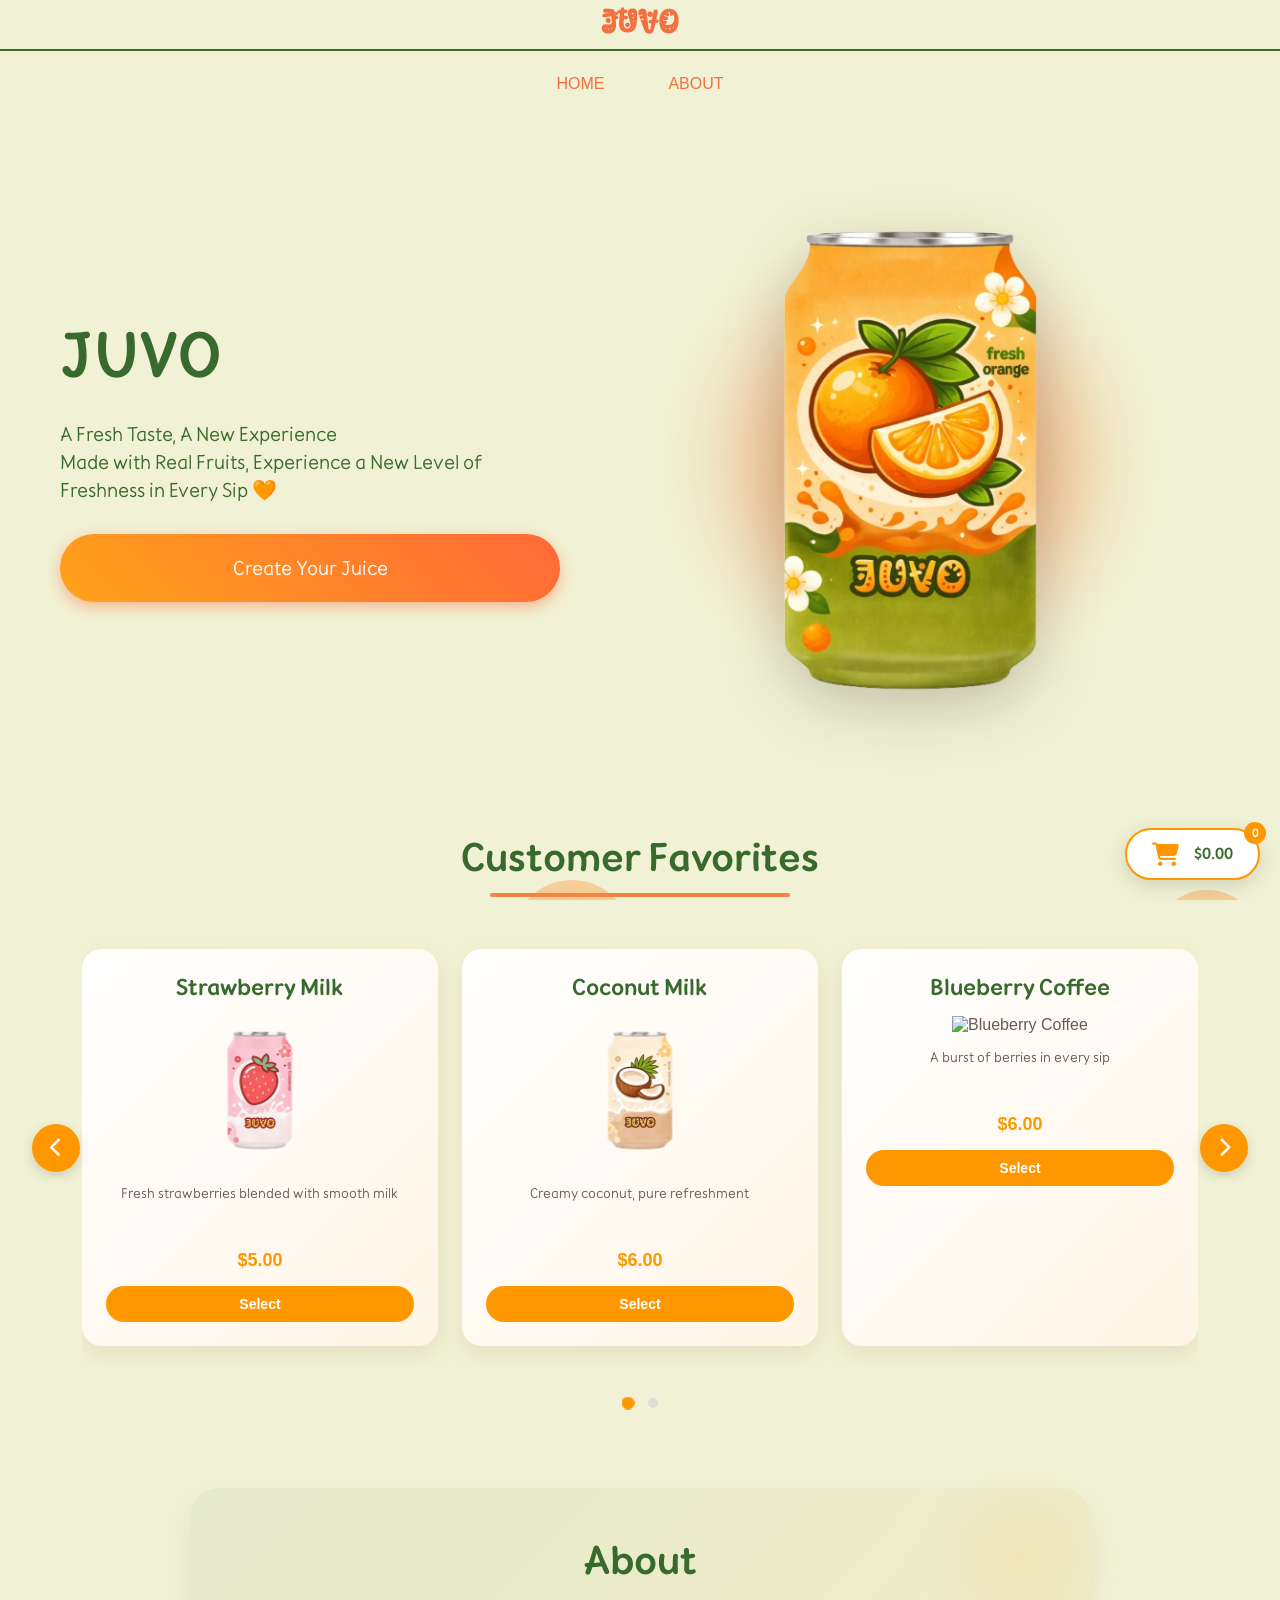
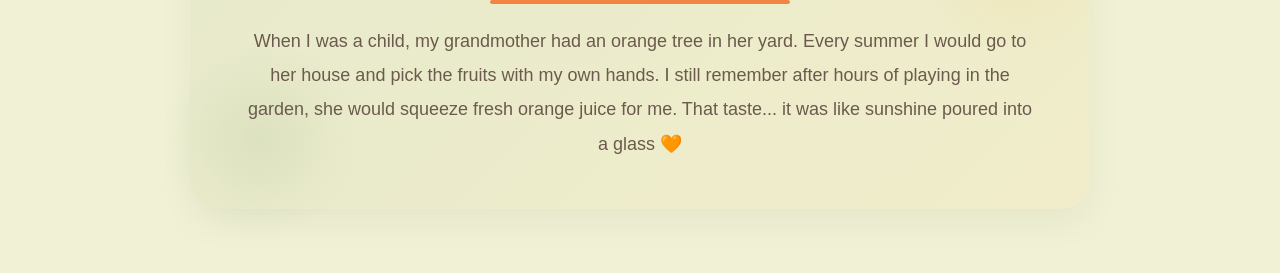
==== home/home.html @ b011ab13 "JUVO" ====
<!doctype html>
<html lang="en">
  <head>
    <meta charset="UTF-8" />
    <meta name="viewport" content="width=device-width, initial-scale=1.0" />
    <title>Home</title>
    <link rel="icon" href="../images/icon/j.png" />

    <link rel="stylesheet" href="style.css" />
    <link rel="stylesheet" href="../navbar/style.css" />
    <link
      rel="stylesheet"
      href="https://cdnjs.cloudflare.com/ajax/libs/font-awesome/6.4.0/css/all.min.css"
    />
  </head>
  <body>
    <div class="bubbles-container">
      <div class="bubble bubble-1"></div>
      <div class="bubble bubble-2"></div>
      <div class="bubble bubble-3"></div>
      <div class="bubble bubble-4"></div>
      <div class="bubble bubble-5"></div>
      <div class="bubble bubble-6"></div>
      <div class="bubble bubble-7"></div>
      <div class="bubble bubble-8"></div>
      <div class="bubble bubble-9"></div>
      <div class="bubble bubble-10"></div>
      <div class="bubble bubble-11"></div>
      <div class="bubble bubble-12"></div>
      <div class="bubble bubble-13"></div>
      <div class="bubble bubble-14"></div>
      <div class="bubble bubble-15"></div>
    </div>
    <div id="navbar"></div>

    <section class="hero">
      <div class="hero-text">
        <h1>JUVO</h1>
        <p>
          A Fresh Taste, A New Experience
          <br />
          <span class="no-break">
            Made with Real Fruits, Experience a New Level of Freshness in Every
            Sip 🧡
          </span>
        </p>
        <button
          class="juice-btn"
          onclick="location.href = '../juice-builder/juice-builder.html'"
        >
          <span class="liquid"></span>
          <span class="text">Create Your Juice</span>
          <div class="bubbles">
            <span></span><span></span><span></span> <span></span><span></span
            ><span></span>
          </div>
        </button>
      </div>
      <div class="hero-image">
        <img src="../images/image-order/orange.png" alt="Juice" />
      </div>
    </section>

    <!-- Customer Favorites -->
    <section class="favorites-section">
      <h2>Customer Favorites</h2>

      <div class="slider-container">
        <button class="slider-arrow prev-arrow" id="prevBtn">
          <i class="fas fa-chevron-left"></i>
        </button>

        <div class="cards-slider-wrapper">
          <div class="cards-slider">
            <article class="card">
              <header>
                <h3>Strawberry Milk</h3>
              </header>
              <img
                class="card-image"
                src="../images/image-order/strawberry-milk.png"
                alt="Strawberry Milk"
              />
              <div class="content">
                <p>Fresh strawberries blended with smooth milk</p>
              </div>
              <div class="price">$5.00</div>
              <button class="select-favorite-btn">Select</button>
            </article>

            <article class="card">
              <header>
                <h3>Coconut Milk</h3>
              </header>
              <img
                class="card-image"
                src="../images/image-order/coconut-milk.png"
                alt="Coconut Milk"
              />
              <div class="content">
                <p>Creamy coconut, pure refreshment</p>
              </div>
              <div class="price">$6.00</div>
              <button class="select-favorite-btn">Select</button>
            </article>

            <article class="card">
              <header>
                <h3>Blueberry Coffee</h3>
              </header>
              <img
                class="card-image"
                src="../images/image-order/Blueberry-coffee.png"
                alt="Blueberry Coffee"
              />
              <div class="content">
                <p>A burst of berries in every sip</p>
              </div>
              <div class="price">$6.00</div>
              <button class="select-favorite-btn">Select</button>
            </article>

            <article class="card">
              <header>
                <h3>Banana Coffee</h3>
              </header>
              <img
                class="card-image"
                src="../images/image-order/banana-coffee.png"
                alt="Banana Coffee"
              />
              <div class="content">
                <p>Energize your day with banana coffee</p>
              </div>
              <div class="price">$4.50</div>
              <button class="select-favorite-btn">Select</button>
            </article>
          </div>
        </div>

        <button class="slider-arrow next-arrow" id="nextBtn">
          <i class="fas fa-chevron-right"></i>
        </button>
      </div>

      <div class="slider-dots">
        <span class="dot active" data-index="0"></span>
        <span class="dot" data-index="1"></span>
      </div>
    </section>

    <section id="about" class="about-section">
      <header>
        <h2>About</h2>
      </header>

      <div class="about-content">
        <p>
          When I was a child, my grandmother had an orange tree in her yard.
          Every summer I would go to her house and pick the fruits with my own
          hands. I still remember after hours of playing in the garden, she
          would squeeze fresh orange juice for me. That taste... it was like
          sunshine poured into a glass 🧡
        </p>
      </div>
    </section>

    <div id="aboutModal" class="modal" style="display: none">
      <div class="modal-content">
        <span class="close-btn" id="closeModalBtn">&times;</span>
        <h2>My Story</h2>
        <div class="about-content">
          <p>
            When I was a child, my grandmother had an orange tree in her yard.
            Every summer I would go to her house and pick the fruits with my own
            hands. I still remember after hours of playing in the garden, she
            would squeeze fresh orange juice for me. That taste... it was like
            sunshine poured into a glass 🧡
          </p>
        </div>
      </div>
    </div>

    <div class="floating-cart" onclick="location.href = 'order/order.html'">
      <i class="fas fa-shopping-cart cart-icon"></i>
      <span class="cart-count">0</span>
      <div class="cart-info">
        <span class="cart-total">$0.00</span>
      </div>
    </div>

    <script src="../navbar/script.js"></script>
    <script src="script.js"></script>
  </body>
</html>
---- home/style.css ----
/* ================== BASE STYLES ================== */
* {
  margin: 0;
  padding: 0;
  box-sizing: border-box;
}

@font-face {
  font-family: "Cause";
  src: url("../font/Cause/Cause-VariableFont_wght.ttf");
}

body {
  font-family: "Cause", sans-serif !important;
  color: #6b5a4d;
}

/* ================== HERO ================== */
.hero {
  min-height: 80vh;
  display: flex;
  justify-content: space-between;
  align-items: center;
  padding: 60px;
  background: #f1f2d5;
  flex-wrap: wrap;
  gap: 40px;
}

.hero-text {
  color: #396a2d;
  max-width: 500px;
  flex: 1;
  min-width: 280px;
  display: flex;
  flex-direction: column;
  gap: 30px;
  transform: translateY(0);
}

.hero-text h1 {
  font-size: clamp(40px, 8vw, 64px);
  font-family: "Cause";
  line-height: 1.1;
  font-weight: bold;
}

.hero-text p,
span {
  font-size: clamp(16px, 4vw, 20px);
  font-family: "Cause";
  line-height: 1.4;
}

.no-break {
  white-space: normal;
  display: inline-block;
}

.hero-image {
  position: relative;
  display: flex;
  justify-content: center;
  align-items: center;
  flex: 1;
  min-width: 280px;
}

.hero-image::before {
  content: "";
  position: absolute;
  width: 460px;
  height: 460px;
  filter: blur(25px);
  background: radial-gradient(circle, #f28541, transparent 70%);
  top: 50%;
  left: 50%;
  transform: translate(-50%, -50%);
  z-index: 0;
}

.hero-image img {
  position: relative;
  width: 390px;
  filter: drop-shadow(0 20px 30px rgba(0, 0, 0, 0.18));
  z-index: 1;
  transform: translate(0, 0);
  object-fit: contain;
}

/* ================== JUICE BUTTON ================== */
.juice-btn {
  position: relative;
  padding: 20px 40px;
  background: linear-gradient(45deg, #ff9800, #ff5722);
  border: none;
  border-radius: 50px;
  color: white;
  font-size: 18px;
  cursor: pointer;
  overflow: hidden;
  transition: all 0.3s ease;
  box-shadow: 0 5px 15px rgba(255, 87, 34, 0.4);
}

.juice-btn:hover {
  transform: translateY(-3px);
  box-shadow: 0 8px 20px rgba(255, 87, 34, 0.6);
}

.liquid {
  position: absolute;
  top: -60px;
  left: 0;
  width: 100%;
  height: 200px;
  background: rgba(255, 255, 255, 0.1);
  border-radius: 45%;
  animation: wave 3s linear infinite;
}

.bubbles span {
  position: absolute;
  background: rgba(255, 255, 255, 0.3);
  border-radius: 50%;
  animation: bubble 2s linear infinite;
}

@keyframes wave {
  0% {
    transform: rotate(0deg);
  }
  100% {
    transform: rotate(360deg);
  }
}

@keyframes bubble {
  0% {
    bottom: -20px;
    opacity: 0;
  }
  50% {
    opacity: 1;
  }
  100% {
    bottom: 100%;
    opacity: 0;
  }
}

/* ================== FAVORITES ================== */
.favorites-section {
  padding: 1rem 2rem;
  max-width: 1400px;
  margin: 0 auto;
}

.favorites-section h2 {
  font-family: "Cause";
  font-size: 40px;
  line-height: 40px;
  font-weight: 700;
  text-align: center;
  color: #396a2d;
  margin-bottom: 20px;
  position: relative;
}

h2::after {
  content: "";
  display: block;
  width: 300px;
  height: 4px;
  background: #f28541;
  margin: 1rem auto;
  border-radius: 2px;
}

/* ================== SLIDER ================== */
.slider-container {
  position: relative;
  display: flex;
  align-items: center;
  margin: 2rem 0;
  padding: 0 50px;
}

.cards-slider-wrapper {
  overflow-x: auto;
  overflow-y: hidden;
  width: 100%;
  padding-top: 20px;
  padding-bottom: 20px;
  scroll-behavior: smooth;
  -webkit-overflow-scrolling: touch;
  scrollbar-width: none;
}

.cards-slider-wrapper::-webkit-scrollbar {
  display: none;
}

.cards-slider {
  display: flex;
  gap: 24px;
  flex-wrap: nowrap;
}

.card {
  background: linear-gradient(135deg, #fff 0%, #fff5e6 100%);
  padding: 1.5rem;
  border-radius: 20px;
  min-width: 280px;
  flex: 0 0 calc(33.333% - 16px);
  text-align: center;
  box-shadow: 0 8px 25px rgba(139, 69, 19, 0.1);
  transition: all 0.4s ease;
}

.card:hover {
  transform: translateY(-15px);
  box-shadow: 0 15px 40px rgba(107, 164, 60, 0.3);
  border-color: #396a2d;
}

.card h3 {
  font-family: "Cause";
  font-size: 23px;
  margin-bottom: 15px;
  color: #396a2d;
}

.content p {
  font-family: "Cause";
  font-size: 14px;
  color: #6b5a4d;
  margin-bottom: 15px;
  min-height: 50px;
}

.card-image {
  width: 150px;
  height: 150px;
  object-fit: contain;
  margin: 0 auto 15px;
  animation: bounce 2s ease-in-out infinite;
}

@keyframes bounce {
  0%,
  100% {
    transform: translateY(0);
  }
  50% {
    transform: translateY(-10px);
  }
}

.price {
  font-size: 18px;
  font-weight: bold;
  color: #ff9800;
  margin-bottom: 15px;
}

.select-favorite-btn {
  background: #ff9800;
  color: white;
  border: none;
  padding: 10px 20px;
  border-radius: 25px;
  font-size: 14px;
  font-weight: bold;
  cursor: pointer;
  width: 100%;
  transition: all 0.3s ease;
}

.select-favorite-btn:hover {
  background: #f57c00;
  transform: translateY(-2px);
}

.select-favorite-btn.selected {
  background: #4caf50;
}

.slider-arrow {
  position: absolute;
  top: 50%;
  transform: translateY(-50%);
  width: 48px;
  height: 48px;
  border-radius: 50%;
  background: #ff9800;
  color: white;
  border: none;
  cursor: pointer;
  z-index: 10;
  transition: all 0.3s ease;
  display: flex;
  align-items: center;
  justify-content: center;
  font-size: 20px;
  box-shadow: 0 4px 12px rgba(0, 0, 0, 0.15);
}

.prev-arrow {
  left: 0;
}

.next-arrow {
  right: 0;
}

.slider-arrow:hover {
  background: #f57c00;
  transform: translateY(-50%) scale(1.1);
}

.slider-dots {
  display: flex;
  justify-content: center;
  gap: 15px;
  margin-top: 30px;
}

.dot {
  width: 10px;
  height: 10px;
  border-radius: 50%;
  background: #ddd;
  cursor: pointer;
  transition: all 0.3s ease;
}

.dot.active {
  background: #ff9800;
  transform: scale(1.3);
}

/* ================== ABOUT ================== */
.about-section {
  max-width: 900px;
  margin: 4rem auto;
  background: linear-gradient(
    135deg,
    rgba(57, 106, 45, 0.05),
    rgba(255, 152, 0, 0.05)
  );
  padding: 3rem 3.5rem;
  border-radius: 30px;
  box-shadow: 0 15px 35px rgba(0, 0, 0, 0.05);
  position: relative;
  cursor: pointer;
}

.about-section h2 {
  font-family: "Cause";
  font-size: 40px;
  font-weight: 700;
  text-align: center;
  color: #396a2d;
  margin-bottom: 20px;
}

.about-section::before {
  content: "";
  position: absolute;
  top: -30px;
  right: -30px;
  width: 200px;
  height: 200px;
  background: radial-gradient(circle, rgba(255, 152, 0, 0.08), transparent 70%);
  border-radius: 50%;
  z-index: 0;
}

.about-section::after {
  content: "";
  position: absolute;
  bottom: -30px;
  left: -30px;
  width: 200px;
  height: 200px;
  background: radial-gradient(circle, rgba(57, 106, 45, 0.08), transparent 70%);
  border-radius: 50%;
  z-index: 0;
}

.about-content {
  position: relative;
  z-index: 1;
}

.about-content p {
  font-size: 18px;
  line-height: 1.9;
  text-align: center;
}

/* ================== MODAL ================== */
.modal {
  display: none;
  position: fixed;
  z-index: 9999;
  left: 0;
  top: 0;
  width: 100%;
  height: 100%;
  background-color: rgba(0, 0, 0, 0.5);
  backdrop-filter: blur(5px);
}

.modal-content {
  background: white;
  margin: 15% auto;
  padding: 30px;
  border-radius: 20px;
  max-width: 500px;
  position: relative;
  box-shadow: 0 5px 20px rgba(0, 0, 0, 0.2);
  animation: modalSlideIn 0.3s ease;
}

@keyframes modalSlideIn {
  from {
    opacity: 0;
    transform: translateY(-50px);
  }
  to {
    opacity: 1;
    transform: translateY(0);
  }
}

.modal-content h2 {
  font-family: "Cause";
  font-size: 32px;
  text-align: center;
  color: #396a2d;
  margin-bottom: 20px;
}

.modal-content p {
  font-family: "Cause";
  font-size: 18px;
  line-height: 1.6;
  text-align: center;
  color: #6b5a4d;
}

.close-btn {
  position: absolute;
  right: 20px;
  top: 10px;
  font-size: 30px;
  cursor: pointer;
  color: #f28541;
  transition: all 0.3s ease;
}

.close-btn:hover {
  color: #ff9800;
}

/* ================== FLOATING CART ================== */
.floating-cart {
  position: fixed;
  bottom: 20px;
  right: 20px;
  background: white;
  border-radius: 50px;
  padding: 12px 25px;
  box-shadow: 0 5px 20px rgba(0, 0, 0, 0.15);
  display: flex;
  align-items: center;
  gap: 15px;
  z-index: 9999;
  cursor: pointer;
  transition: all 0.3s ease;
  border: 2px solid #ff9800;
}

.floating-cart:hover {
  transform: scale(1.05);
}

.cart-icon {
  font-size: 24px;
  color: #ff9800;
}

.cart-count {
  background: #ff9800;
  color: white;
  border-radius: 50%;
  width: 22px;
  height: 22px;
  display: flex;
  align-items: center;
  justify-content: center;
  font-size: 12px;
  font-weight: bold;
  position: absolute;
  top: -8px;
  right: -8px;
}

.cart-total {
  font-weight: bold;
  color: #396a2d;
  font-size: 16px;
}

/* ================== NOTIFICATION ================== */
.cart-notification {
  position: fixed;
  bottom: 100px;
  right: 20px;
  background: #4caf50;
  color: white;
  padding: 10px 20px;
  border-radius: 8px;
  font-size: 14px;
  z-index: 9999;
  opacity: 0;
  transition: opacity 0.3s ease;
  pointer-events: none;
  font-family: "Cause", sans-serif;
}

.cart-notification.show {
  opacity: 1;
}

/* ================== ANIMATED BUBBLES ================== */
.bubbles-container {
  position: fixed;
  top: 0;
  left: 0;
  width: 100%;
  height: 100%;
  overflow: hidden;
  z-index: 0;
  pointer-events: none;
}

.bubble {
  position: absolute;
  bottom: -100px;
  background: radial-gradient(
    circle,
    rgba(255, 152, 0, 0.5),
    rgba(255, 87, 34, 0.2)
  );
  border-radius: 50%;
  animation: floatBubble linear infinite;
  backdrop-filter: blur(2px);
}

@keyframes floatBubble {
  0% {
    transform: translateY(0) scale(0.3);
    opacity: 0;
  }
  10% {
    opacity: 0.6;
  }
  90% {
    opacity: 0.4;
  }
  100% {
    transform: translateY(-110vh) scale(1);
    opacity: 0;
  }
}

.bubble-1 {
  width: 80px;
  height: 80px;
  left: 10%;
  animation-duration: 12s;
  animation-delay: 0s;
}
.bubble-2 {
  width: 50px;
  height: 50px;
  left: 25%;
  animation-duration: 8s;
  animation-delay: 2s;
}
.bubble-3 {
  width: 120px;
  height: 120px;
  left: 40%;
  animation-duration: 15s;
  animation-delay: 4s;
}
.bubble-4 {
  width: 35px;
  height: 35px;
  left: 55%;
  animation-duration: 6s;
  animation-delay: 1s;
}
.bubble-5 {
  width: 90px;
  height: 90px;
  left: 70%;
  animation-duration: 10s;
  animation-delay: 6s;
}
.bubble-6 {
  width: 60px;
  height: 60px;
  left: 85%;
  animation-duration: 9s;
  animation-delay: 3s;
}
.bubble-7 {
  width: 45px;
  height: 45px;
  left: 15%;
  animation-duration: 7s;
  animation-delay: 5s;
}
.bubble-8 {
  width: 100px;
  height: 100px;
  left: 65%;
  animation-duration: 14s;
  animation-delay: 7s;
}
.bubble-9 {
  width: 30px;
  height: 30px;
  left: 35%;
  animation-duration: 5s;
  animation-delay: 8s;
}
.bubble-10 {
  width: 70px;
  height: 70px;
  left: 50%;
  animation-duration: 11s;
  animation-delay: 9s;
}
.bubble-11 {
  width: 55px;
  height: 55px;
  left: 75%;
  animation-duration: 8.5s;
  animation-delay: 2.5s;
}
.bubble-12 {
  width: 40px;
  height: 40px;
  left: 8%;
  animation-duration: 6.5s;
  animation-delay: 10s;
}
.bubble-13 {
  width: 110px;
  height: 110px;
  left: 90%;
  animation-duration: 13s;
  animation-delay: 1.5s;
}
.bubble-14 {
  width: 25px;
  height: 25px;
  left: 45%;
  animation-duration: 4.5s;
  animation-delay: 11s;
}
.bubble-15 {
  width: 85px;
  height: 85px;
  left: 20%;
  animation-duration: 9.5s;
  animation-delay: 12s;
}
.bubble-16 {
  width: 65px;
  height: 65px;
  left: 5%;
  animation-duration: 11.5s;
  animation-delay: 13s;
}
.bubble-17 {
  width: 95px;
  height: 95px;
  left: 60%;
  animation-duration: 10.5s;
  animation-delay: 14s;
}
.bubble-18 {
  width: 38px;
  height: 38px;
  left: 80%;
  animation-duration: 7.5s;
  animation-delay: 15s;
}
.bubble-19 {
  width: 75px;
  height: 75px;
  left: 30%;
  animation-duration: 9s;
  animation-delay: 16s;
}
.bubble-20 {
  width: 48px;
  height: 48px;
  left: 95%;
  animation-duration: 6s;
  animation-delay: 17s;
}
/* ================== RESPONSIVE ================== */

@media (min-width: 1400px) {
  .favorites-section {
    max-width: 1400px;
  }

  .card {
    flex: 0 0 calc(33.333% - 16px);
    min-width: 320px;
  }

  .slider-container {
    padding: 0 60px;
  }

  .prev-arrow {
    left: -10px;
  }

  .next-arrow {
    right: -10px;
  }
}

@media (min-width: 1200px) and (max-width: 1399px) {
  .card {
    flex: 0 0 calc(33.333% - 16px);
    min-width: 280px;
  }

  .slider-container {
    padding: 0 50px;
  }
}

@media (min-width: 992px) and (max-width: 1199px) {
  .hero {
    flex-direction: row;
    text-align: left;
  }

  .hero-text {
    align-items: flex-start;
  }

  .card {
    flex: 0 0 calc(50% - 12px);
    min-width: 260px;
  }

  .slider-container {
    padding: 0 45px;
  }
}

@media (max-width: 992px) {
  .hero {
    flex-direction: column;
    text-align: center;
    padding: 40px 20px;
    gap: 30px;
    justify-content: center;
    min-height: auto;
  }

  .hero-text {
    transform: translateY(0);
    max-width: 100%;
    gap: 20px;
    align-items: center;
  }

  .hero-image {
    margin: 10px;
  }

  .hero-text h1 {
    font-size: 48px;
  }

  .hero-text p {
    font-size: 18px;
    line-height: 1.4;
  }

  .hero-image img {
    width: 260px;
  }

  .hero-image::before {
    width: 300px;
    height: 300px;
  }

  .card {
    flex: 0 0 48%;
    min-width: 240px;
  }

  .card-image {
    width: 140px;
    height: 140px;
  }

  .slider-arrow {
    width: 40px;
    height: 40px;
    font-size: 16px;
  }

  .prev-arrow {
    left: -5px;
  }

  .next-arrow {
    right: -5px;
  }

  h2 {
    font-size: 36px;
  }

  h2::after {
    width: 200px;
  }
}

@media (max-width: 768px) {
  .hero-text h1 {
    font-size: 40px;
  }

  .hero-image {
    margin-top: 30px;
  }

  .hero-image img {
    width: 220px;
    margin-top: 0;
  }

  .hero-image::before {
    width: 250px;
    height: 250px;
    margin-top: 0;
  }

  .slider-container {
    padding: 0 35px;
  }

  .card {
    flex: 0 0 70%;
    min-width: 240px;
    margin: 0 auto;
  }

  .card-image {
    width: 130px;
    height: 130px;
  }

  .card h3 {
    font-size: 20px;
  }

  .content p {
    font-size: 13px;
    min-height: 40px;
  }

  .slider-arrow {
    width: 35px;
    height: 35px;
    font-size: 14px;
  }

  .prev-arrow {
    left: 0;
  }

  .next-arrow {
    right: 0;
  }

  h2 {
    font-size: 32px;
  }

  h2::after {
    width: 150px;
  }

  .about-section {
    padding: 2rem 1.5rem;
    margin: 2rem 1rem;
  }

  .about-section h2 {
    font-size: 32px;
  }

  .about-content p {
    font-size: 16px;
    line-height: 1.7;
  }
}

@media (max-width: 576px) {
  .hero {
    padding: 30px 15px;
  }

  .hero-text h1 {
    font-size: 32px;
  }

  .hero-text p {
    font-size: 15px;
  }

  .hero-image img {
    width: 180px;
  }

  .hero-image::before {
    width: 200px;
    height: 200px;
  }

  .juice-btn {
    padding: 12px 25px;
    font-size: 14px;
  }

  .slider-container {
    padding: 0 30px;
  }

  .card {
    flex: 0 0 85%;
    min-width: 220px;
    padding: 1rem;
  }

  .card-image {
    width: 100px;
    height: 100px;
  }

  .card h3 {
    font-size: 18px;
  }

  .content p {
    font-size: 12px;
    min-height: 35px;
  }

  .price {
    font-size: 15px;
  }

  .select-favorite-btn {
    padding: 8px 15px;
    font-size: 12px;
  }

  .slider-arrow {
    width: 32px;
    height: 32px;
    font-size: 12px;
  }

  h2 {
    font-size: 28px;
  }

  h2::after {
    width: 120px;
    height: 3px;
  }

  .about-section {
    padding: 1.5rem 1rem;
    margin: 1.5rem;
  }

  .about-section h2 {
    font-size: 28px;
  }

  .about-content p {
    font-size: 15px;
    line-height: 1.6;
  }

  .floating-cart {
    padding: 8px 18px;
    bottom: 15px;
    right: 15px;
  }

  .cart-icon {
    font-size: 18px;
  }

  .cart-total {
    font-size: 12px;
  }

  .cart-notification {
    bottom: 80px;
    right: 15px;
    left: 15px;
    text-align: center;
  }
}

@media (max-width: 400px) {
  .hero-text h1 {
    font-size: 28px;
  }

  .hero-image img {
    width: 150px;
  }

  .hero-image::before {
    width: 170px;
    height: 170px;
  }

  .slider-container {
    padding: 0 25px;
  }

  .card {
    flex: 0 0 95%;
    min-width: 200px;
  }

  .card-image {
    width: 80px;
    height: 80px;
  }

  .card h3 {
    font-size: 16px;
  }

  .content p {
    font-size: 11px;
    min-height: 30px;
  }

  .price {
    font-size: 14px;
  }

  .slider-arrow {
    width: 28px;
    height: 28px;
    font-size: 10px;
  }

  .dot {
    width: 8px;
    height: 8px;
  }

  .about-section {
    padding: 1rem;
  }

  .about-content p {
    font-size: 13px;
    line-height: 1.5;
  }
}

@media (max-width: 360px) {
  .hero-text h1 {
    font-size: 26px;
  }

  .hero-text p {
    font-size: 13px;
    line-height: 1.3;
  }

  .hero-image img {
    width: 130px;
  }

  .hero-image::before {
    width: 150px;
    height: 150px;
  }

  .card-image {
    width: 70px;
    height: 70px;
  }

  .content p {
    font-size: 10px;
    min-height: 28px;
  }

  .about-content p {
    font-size: 12px;
    line-height: 1.4;
  }
}
---- navbar/style.css ----
* {
  margin: 0;
  padding: 0;
  box-sizing: border-box;
  font-family: sans-serif;
}

@font-face {
  font-family: "Kablammo";
  src: url("../font/Kablammo/Kablammo-Regular-VariableFont_MORF.ttf");
}

body {
  direction: ltr;
  background-color: #f1f2d5;
}

.header-container {
  position: relative;
}

/* Logo Styles */
.logo {
  text-align: center;
  margin-bottom: 0.5rem;
}

.logo h1 {
  font-size: 2rem;
  font-family: "Kablammo", sans-serif;
  font-weight: bold;
  color: #f27141;
  text-align: center;
}

.logo-line {
  border: 0;
  height: 2px;
  background-color: #396a2d;
  width: 100%;
  margin: 0.5rem 0 1rem 0;
}

/* Navigation Styles */
.main-nav {
  display: flex;
  justify-content: center;
  align-items: center;
  transition: all 0.3s ease;
}

.nav-list {
  list-style: none;
  display: flex;
  justify-content: center;
  align-items: center;
  gap: 2rem;
  padding: 0;
  margin: 0;
}

.main-nav a {
  text-decoration: none;
  color: #f27141;
  font-size: 1rem;
  font-weight: 500;
  padding: 0.5rem 1rem;
  transition: all 0.3s ease;
  display: block;
  position: relative;
  transform: translateY(0);
}

.main-nav a:hover {
  color: #396a2d;
  transform: translateY(-2px);
}

.main-nav a.active {
  color: #396a2d;
  font-weight: bold;
  border-bottom: 2px solid #396a2d;
}

/* Hamburger Menu Button */
.hamburger {
  display: none;
  background: none;
  border: none;
  font-size: 1.75rem;
  color: #396a2d;
  cursor: pointer;
  padding: 0.5rem;
  position: absolute;
  top: 0.5rem;
  right: 1rem;
  z-index: 1001;
  transition: transform 0.3s ease;
}

.hamburger:hover {
  transform: scale(1.1);
}

.hamburger:focus {
  outline: 2px solid #396a2d;
  outline-offset: 2px;
  border-radius: 4px;
}

.hamburger-icon {
  display: block;
  transition: transform 0.3s ease;
}

/* ================== About ================== */
.modal {
  display: none;
  position: fixed;
  top: 0;
  left: 0;
  width: 100%;
  height: 100%;
  background-color: rgba(0, 0, 0, 0.6);
  backdrop-filter: blur(5px);
  z-index: 10000;
  justify-content: center;
  align-items: center;
}

.modal-content {
  background: white;
  border-radius: 30px;
  padding: 40px;
  max-width: 500px;
  width: 90%;
  text-align: center;
  position: relative;
  animation: modalSlideIn 0.3s ease;
  box-shadow: 0 20px 40px rgba(0, 0, 0, 0.2);
}

@keyframes modalSlideIn {
  from {
    opacity: 0;
    transform: translateY(-50px);
  }
  to {
    opacity: 1;
    transform: translateY(0);
  }
}

.modal-content h2 {
  font-family: "Kablammo", "Cause", sans-serif;
  color: #396a2d;
  font-size: 28px;
  margin-bottom: 20px;
}

.modal-content p {
  font-family: "Cause", sans-serif;
  color: #6b5a4d;
  font-size: 18px;
  line-height: 1.7;
}

.close-btn {
  position: absolute;
  top: 15px;
  right: 20px;
  font-size: 28px;
  cursor: pointer;
  color: #f27141;
  transition: all 0.3s ease;
}

.close-btn:hover {
  color: #ff9800;
  transform: scale(1.1);
}

/* Media Query */
@media screen and (max-width: 768px) {
  .hamburger {
    display: block;
  }

  .main-nav {
    top: 100%;
    left: 0;
    width: 100%;
    background-color: #f1f2d5;
    padding: 1rem;
    box-shadow: 0 4px 6px rgba(0, 0, 0, 0.1);
    z-index: 1000;
    max-height: 0;
    overflow: hidden;
    opacity: 0;
    visibility: hidden;
    transition: all 0.4s ease-in-out;
  }

  .main-nav.active {
    max-height: 500px;
    opacity: 1;
    visibility: visible;
  }

  .nav-list {
    flex-direction: column;
    gap: 1rem;
    width: 100%;
  }

  .main-nav a {
    text-align: center;
    width: 100%;
    padding: 0.75rem;
    border-radius: 8px;
  }

  .main-nav a:hover {
    background-color: rgba(57, 106, 45, 0.1);
  }

  .main-nav a.active {
    border-bottom: none;
    background-color: #396a2d;
    color: #f1f2d5;
    border-radius: 8px;
  }

  .hamburger.active .hamburger-icon {
    transform: rotate(90deg);
  }
}
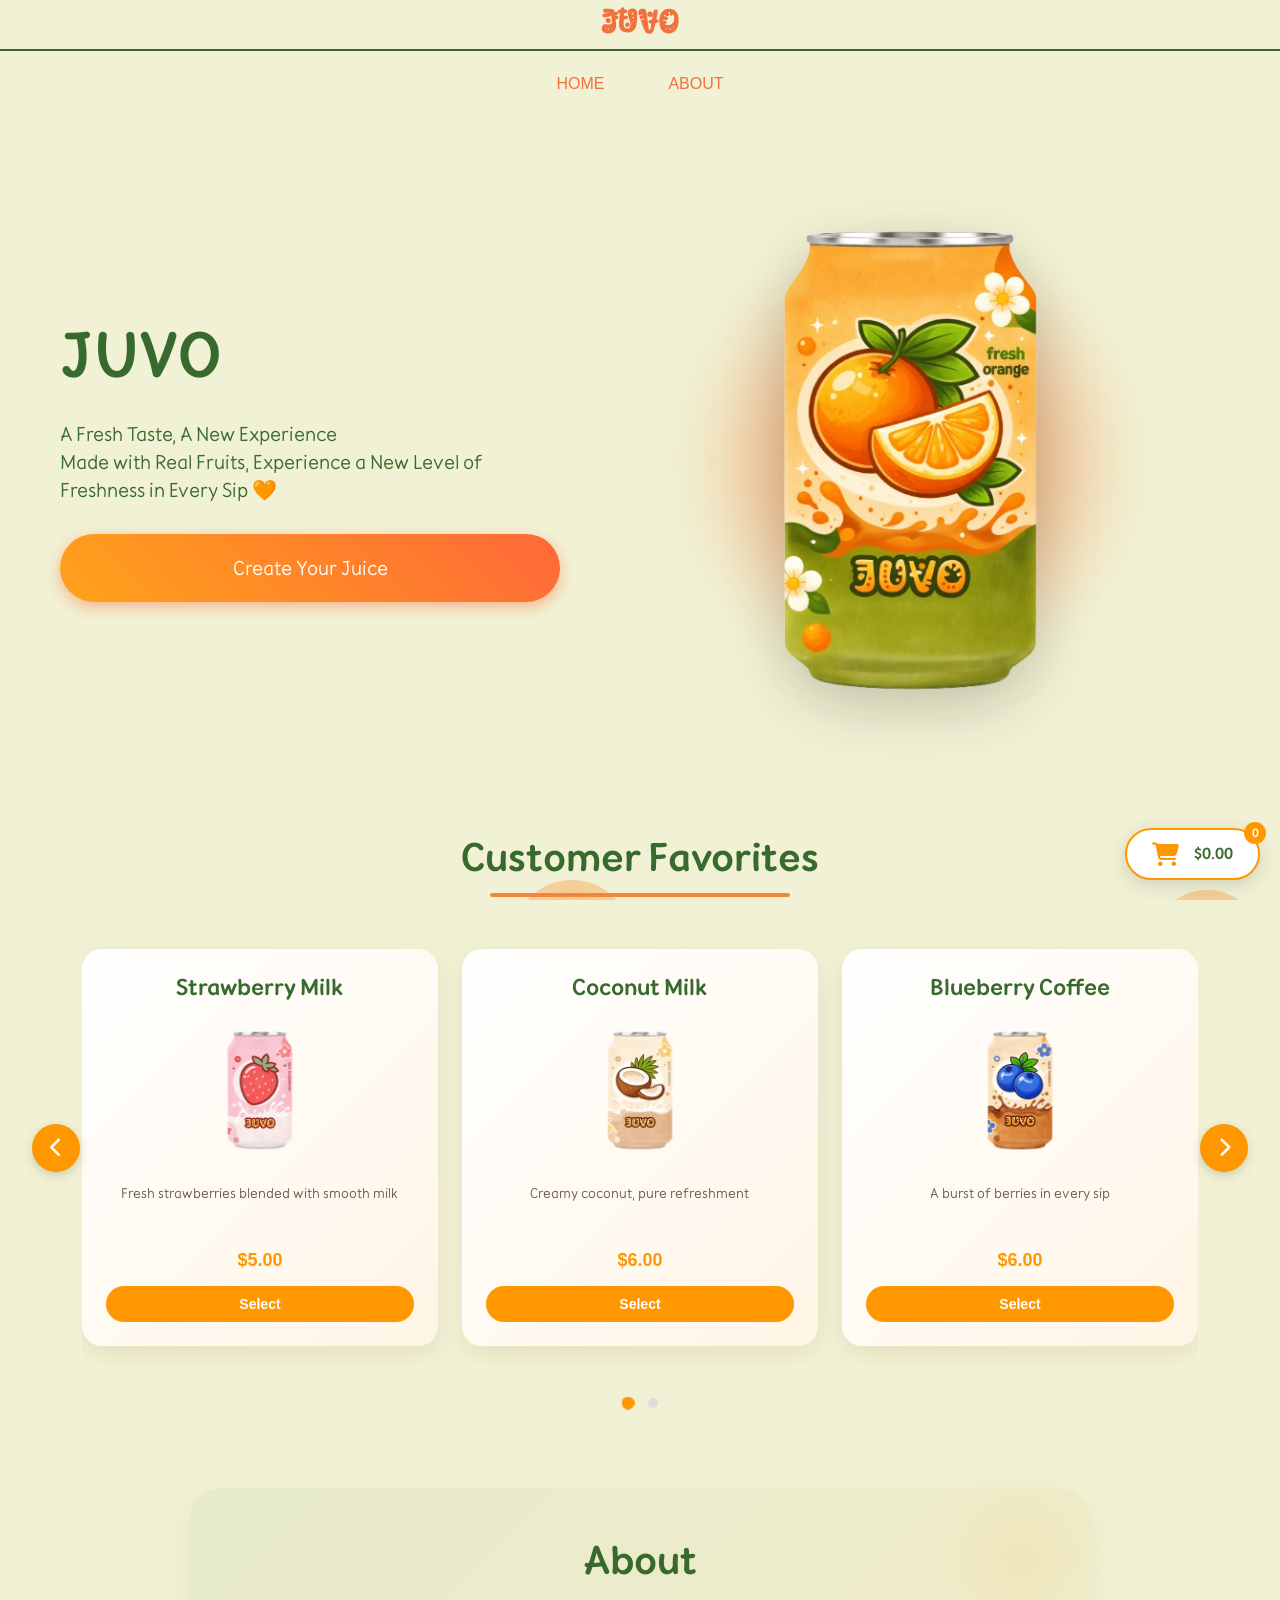
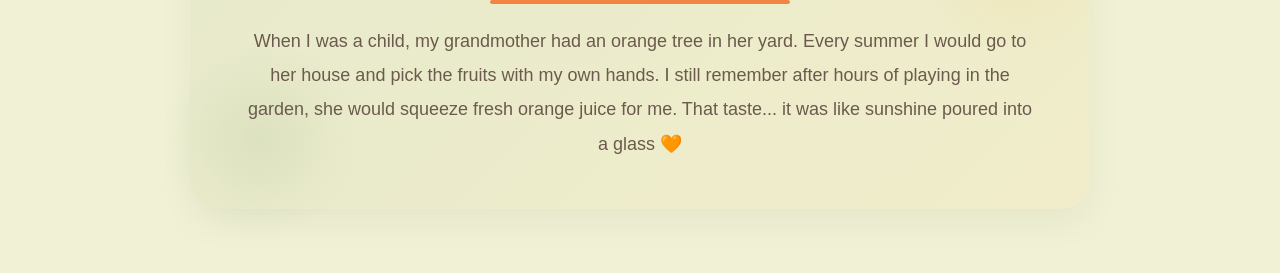
==== commit f74b53af: "Fix navigation after login" ====
--- a/home/home.html
+++ b/home/home.html
@@ -110,7 +110,7 @@
               </header>
               <img
                 class="card-image"
-                src="../images/image-order/Blueberry-coffee.png"
+                src="../images/image-order/blueberry-coffee.png"
                 alt="Blueberry Coffee"
               />
               <div class="content">
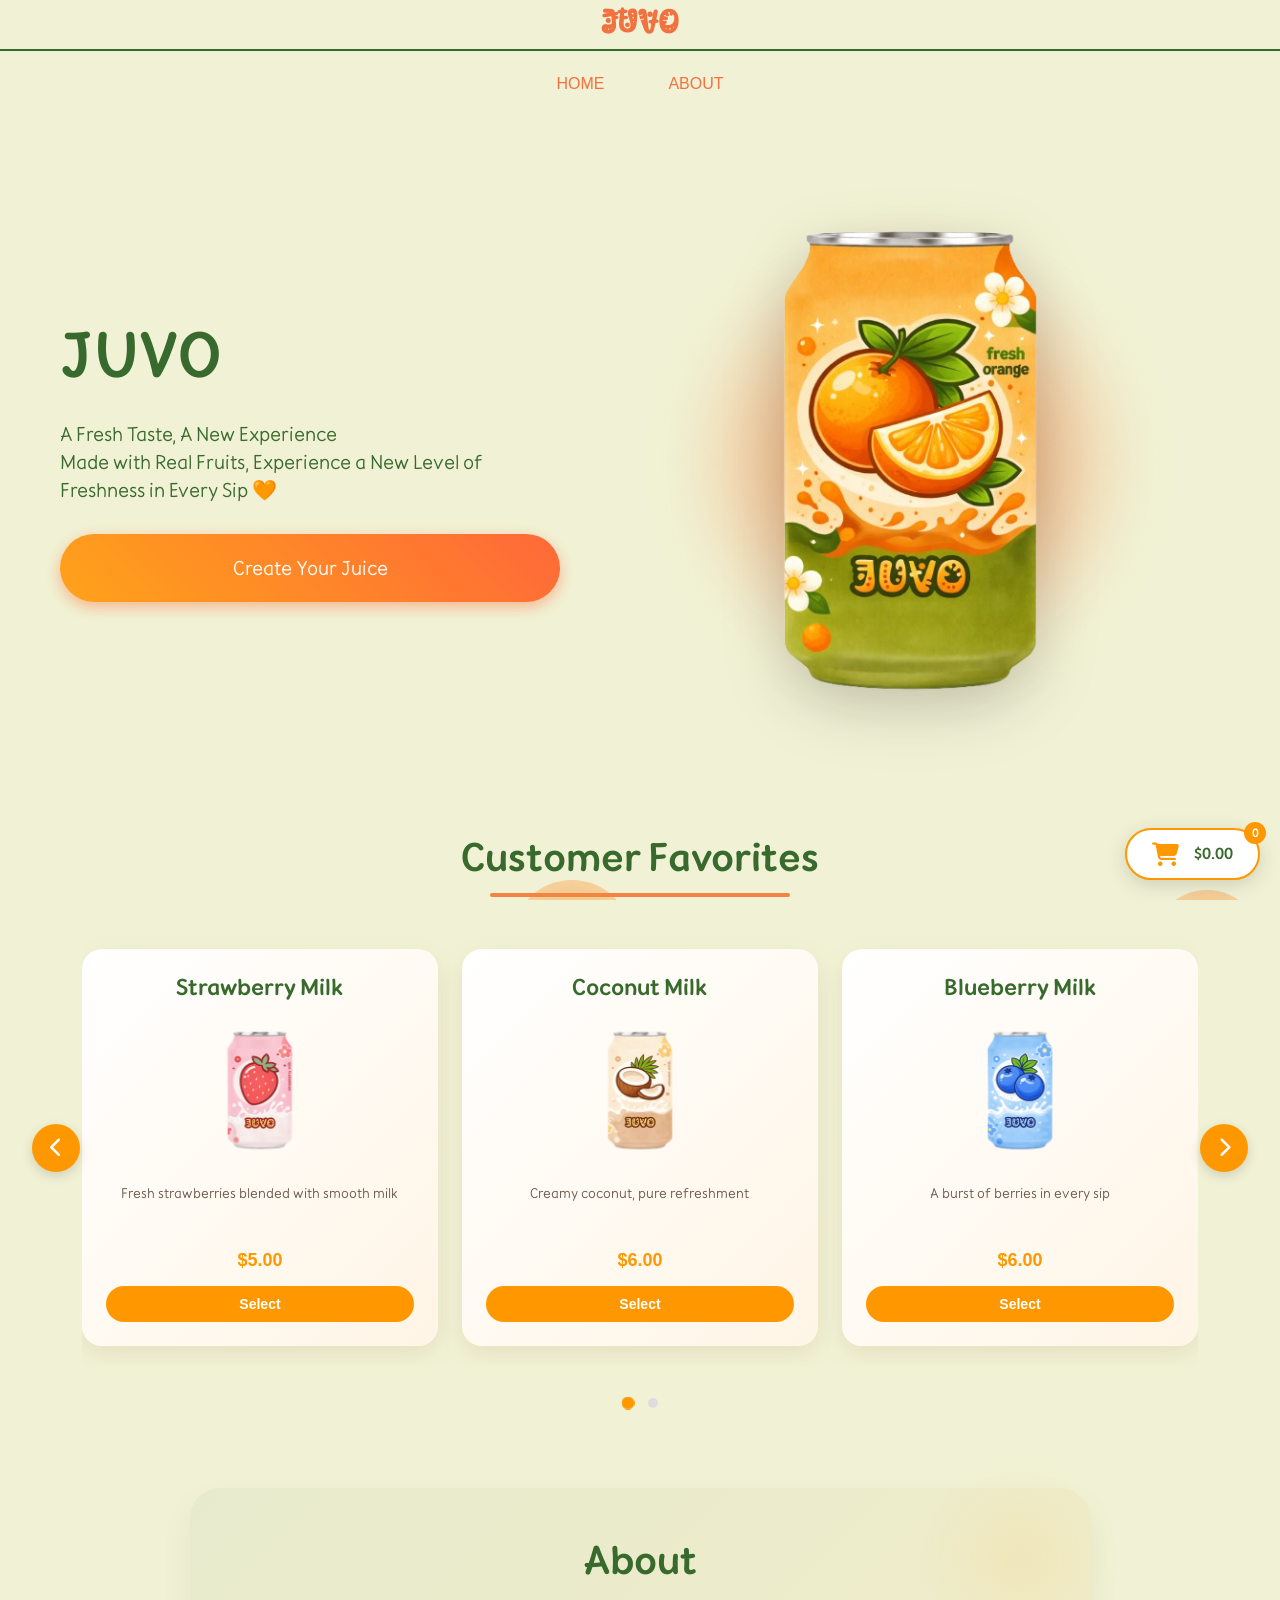
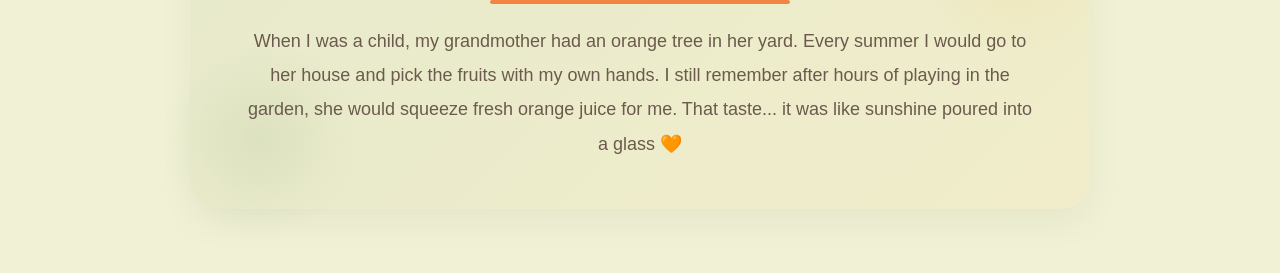
==== commit a6c9137f: "Fix blueberry image path" ====
--- a/home/home.html
+++ b/home/home.html
@@ -106,12 +106,12 @@
 
             <article class="card">
               <header>
-                <h3>Blueberry Coffee</h3>
+                <h3>Blueberry Milk</h3>
               </header>
               <img
                 class="card-image"
-                src="../images/image-order/blueberry-coffee.png"
-                alt="Blueberry Coffee"
+                src="../images/image-order/blueberry-milk.png"
+                alt="Blueberry Milk"
               />
               <div class="content">
                 <p>A burst of berries in every sip</p>
